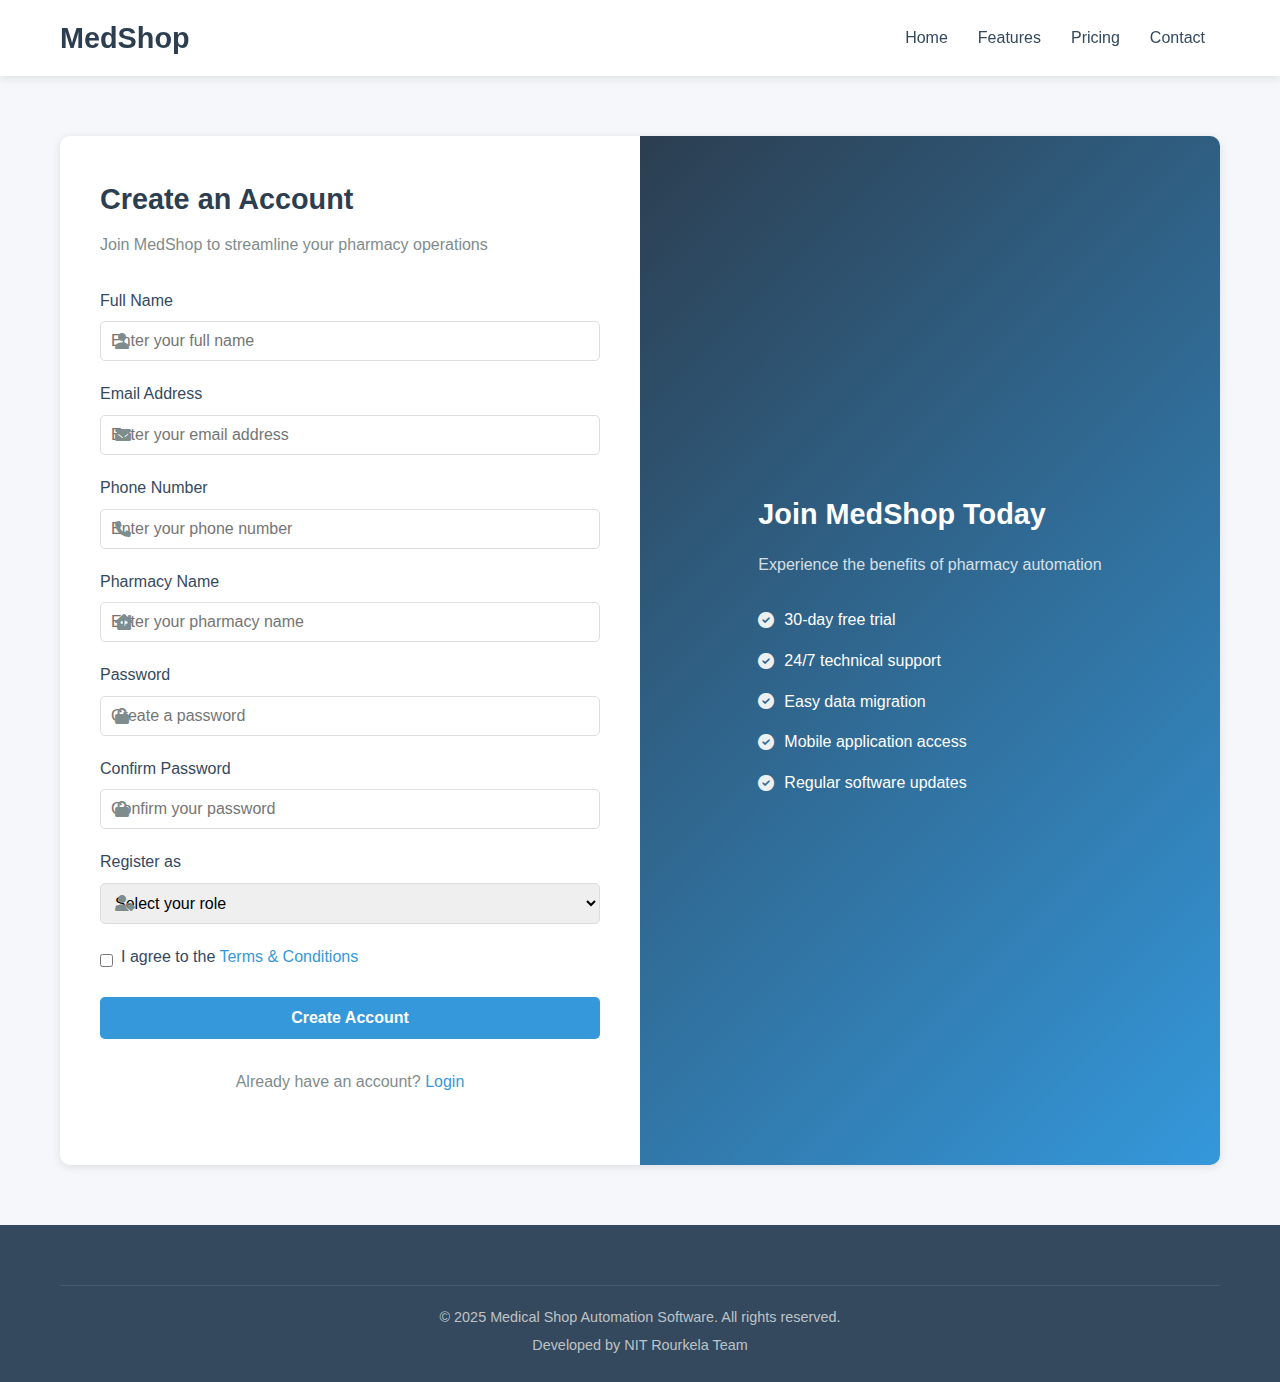
==== register.html @ c9fc5a7c "Add files via upload" ====
<!DOCTYPE html>
<html lang="en">
<head>
    <meta charset="UTF-8">
    <meta name="viewport" content="width=device-width, initial-scale=1.0">
    <title>Register - Medical Shop Automation Software</title>
    <link rel="stylesheet" href="style.css">
    <link rel="stylesheet" href="https://cdnjs.cloudflare.com/ajax/libs/font-awesome/6.0.0/css/all.min.css">
</head>
<body>
    <!-- Header Section -->
    <header>
        <div class="container">
            <nav>
                <div class="logo">
                    <h1>MedShop</h1>
                </div>
                <div class="menu-toggle">
                    <i class="fas fa-bars"></i>
                </div>
                <ul class="nav-menu">
                    <li><a href="index.html">Home</a></li>
                    <li><a href="features.html">Features</a></li>
                    <li><a href="pricing.html">Pricing</a></li>
                    <li><a href="contact.html">Contact</a></li>
                </ul>
            </nav>
        </div>
    </header>

    <!-- Register Section -->
    <section class="auth-section">
        <div class="container">
            <div class="auth-container">
                <div class="auth-box">
                    <h2>Create an Account</h2>
                    <p>Join MedShop to streamline your pharmacy operations</p>
                    
                    <form class="auth-form">
                        <div class="form-group">
                            <label for="name">Full Name</label>
                            <div class="input-group">
                                <i class="fas fa-user"></i>
                                <input type="text" id="name" name="name" placeholder="Enter your full name" required>
                            </div>
                        </div>
                        
                        <div class="form-group">
                            <label for="email">Email Address</label>
                            <div class="input-group">
                                <i class="fas fa-envelope"></i>
                                <input type="email" id="email" name="email" placeholder="Enter your email address" required>
                            </div>
                        </div>
                        
                        <div class="form-group">
                            <label for="phone">Phone Number</label>
                            <div class="input-group">
                                <i class="fas fa-phone"></i>
                                <input type="tel" id="phone" name="phone" placeholder="Enter your phone number" required>
                            </div>
                        </div>

                        <div class="form-group">
                            <label for="pharmacy">Pharmacy Name</label>
                            <div class="input-group">
                                <i class="fas fa-clinic-medical"></i>
                                <input type="text" id="pharmacy" name="pharmacy" placeholder="Enter your pharmacy name" required>
                            </div>
                        </div>
                        
                        <div class="form-group">
                            <label for="password">Password</label>
                            <div class="input-group">
                                <i class="fas fa-lock"></i>
                                <input type="password" id="password" name="password" placeholder="Create a password" required>
                            </div>
                        </div>
                        
                        <div class="form-group">
                            <label for="confirm-password">Confirm Password</label>
                            <div class="input-group">
                                <i class="fas fa-lock"></i>
                                <input type="password" id="confirm-password" name="confirm-password" placeholder="Confirm your password" required>
                            </div>
                        </div>

                        <div class="form-group">
                            <label for="role">Register as</label>
                            <div class="input-group">
                                <i class="fas fa-user-tag"></i>
                                <select id="role" name="role" required>
                                    <option value="">Select your role</option>
                                    <option value="admin">Admin</option>
                                    <option value="manager">Manager</option>
                                    <option value="pharmacist">Pharmacist</option>
                                </select>
                            </div>
                        </div>
                        
                        <div class="form-options">
                            <div class="remember-me">
                                <input type="checkbox" id="terms" name="terms" required>
                                <label for="terms">I agree to the <a href="terms.html">Terms & Conditions</a></label>
                            </div>
                        </div>
                        
                        <button type="submit" class="btn auth-btn">Create Account</button>
                    </form>
                    
                    <div class="auth-footer">
                        <p>Already have an account? <a href="login.html">Login</a></p>
                    </div>
                </div>
                
                <div class="auth-info">
                    <div class="auth-info-content">
                        <h2>Join MedShop Today</h2>
                        <p>Experience the benefits of pharmacy automation</p>
                        <ul class="auth-features">
                            <li><i class="fas fa-check-circle"></i> 30-day free trial</li>
                            <li><i class="fas fa-check-circle"></i> 24/7 technical support</li>
                            <li><i class="fas fa-check-circle"></i> Easy data migration</li>
                            <li><i class="fas fa-check-circle"></i> Mobile application access</li>
                            <li><i class="fas fa-check-circle"></i> Regular software updates</li>
                        </ul>
                    </div>
                </div>
            </div>
        </div>
    </section>

    <!-- Footer -->
    <footer>
        <div class="container">
            <div class="footer-bottom">
                <p>&copy; 2025 Medical Shop Automation Software. All rights reserved.</p>
                <p>Developed by NIT Rourkela Team</p>
            </div>
        </div>
    </footer>

    <script>
        // Basic JavaScript for mobile menu toggle
        document.querySelector('.menu-toggle').addEventListener('click', function() {
            document.querySelector('.nav-menu').classList.toggle('active');
        });

        // Form validation
        document.querySelector('.auth-form').addEventListener('submit', function(e) {
            e.preventDefault();
            
            const password = document.getElementById('password').value;
            const confirmPassword = document.getElementById('confirm-password').value;
            
            if(password !== confirmPassword) {
                alert('Passwords do not match!');
                return false;
            }
            
            // You would normally send this data to a server
            // For demo purposes, we'll just simulate success and redirect
            alert('Registration successful! Redirecting to dashboard...');
            window.location.href = 'dashboard.html';
        });
    </script>
</body>
</html>
---- style.css ----
/* ====== Global Styles ====== */
:root {
    --primary-color: #2c3e50;
    --secondary-color: #3498db;
    --accent-color: #e74c3c;
    --light-color: #ecf0f1;
    --dark-color: #34495e;
    --success-color: #2ecc71;
    --warning-color: #f39c12;
    --danger-color: #e74c3c;
    --text-color: #333;
    --border-radius: 5px;
    --box-shadow: 0 2px 10px rgba(0, 0, 0, 0.1);
    --transition: all 0.3s ease;
}

* {
    margin: 0;
    padding: 0;
    box-sizing: border-box;
    font-family: 'Segoe UI', Tahoma, Geneva, Verdana, sans-serif;
}

body {
    background-color: #f5f7fa;
    color: var(--text-color);
    line-height: 1.6;
}

a {
    text-decoration: none;
    color: var(--secondary-color);
    transition: var(--transition);
}

ul {
    list-style-type: none;
}

.container {
    width: 100%;
    max-width: 1200px;
    margin: 0 auto;
    padding: 0 20px;
}

.btn {
    display: inline-block;
    padding: 10px 20px;
    border-radius: var(--border-radius);
    cursor: pointer;
    transition: var(--transition);
    font-weight: 600;
    text-align: center;
}

.primary-btn {
    background-color: var(--secondary-color);
    color: white;
}

.primary-btn:hover {
    background-color: #2980b9;
}

.secondary-btn {
    background-color: transparent;
    border: 2px solid var(--secondary-color);
    color: var(--secondary-color);
}

.secondary-btn:hover {
    background-color: var(--secondary-color);
    color: white;
}

.section-title {
    text-align: center;
    margin-bottom: 40px;
    font-size: 2rem;
    color: var(--primary-color);
    position: relative;
    padding-bottom: 15px;
}

.section-title::after {
    content: '';
    position: absolute;
    bottom: 0;
    left: 50%;
    transform: translateX(-50%);
    width: 100px;
    height: 3px;
    background-color: var(--secondary-color);
}

/* ====== Header Styles ====== */
header {
    background-color: white;
    box-shadow: var(--box-shadow);
    position: sticky;
    top: 0;
    z-index: 100;
}

nav {
    display: flex;
    justify-content: space-between;
    align-items: center;
    padding: 15px 0;
}

.logo h1 {
    color: var(--primary-color);
    font-size: 1.8rem;
}

.nav-menu {
    display: flex;
}

.nav-menu li {
    margin: 0 15px;
}

.nav-menu a {
    color: var(--dark-color);
    font-weight: 500;
    padding: 5px 0;
    position: relative;
}

.nav-menu a::after {
    content: '';
    position: absolute;
    bottom: 0;
    left: 0;
    width: 0;
    height: 2px;
    background-color: var(--secondary-color);
    transition: var(--transition);
}

.nav-menu a:hover::after, 
.nav-menu a.active::after {
    width: 100%;
}

.login-btn {
    background-color: var(--primary-color);
    color: white;
}

.login-btn:hover {
    background-color: var(--dark-color);
}

.menu-toggle {
    display: none;
    font-size: 1.5rem;
    cursor: pointer;
    color: var(--primary-color);
}

/* ====== Hero Section ====== */
.hero {
    padding: 80px 0;
    background: linear-gradient(135deg, #f5f7fa 0%, #c3cfe2 100%);
}

.hero .container {
    display: flex;
    align-items: center;
    justify-content: space-between;
}

.hero-content {
    flex: 1;
    padding-right: 40px;
}

.hero-content h1 {
    font-size: 2.8rem;
    color: var(--primary-color);
    margin-bottom: 20px;
    line-height: 1.2;
}

.hero-content p {
    font-size: 1.1rem;
    color: var(--dark-color);
    margin-bottom: 30px;
}

.hero-buttons .btn {
    margin-right: 15px;
}

.hero-image {
    flex: 1;
    text-align: center;
}

.hero-image img {
    max-width: 100%;
    border-radius: 10px;
    box-shadow: var(--box-shadow);
}

/* ====== Features Section ====== */
.features {
    padding: 80px 0;
    background-color: white;
}

.features-grid {
    display: grid;
    grid-template-columns: repeat(3, 1fr);
    gap: 30px;
}

.feature-card {
    background-color: white;
    border-radius: 10px;
    padding: 30px;
    text-align: center;
    box-shadow: var(--box-shadow);
    transition: var(--transition);
}

.feature-card:hover {
    transform: translateY(-10px);
}

.feature-icon {
    width: 70px;
    height: 70px;
    border-radius: 50%;
    background-color: rgba(52, 152, 219, 0.1);
    display: flex;
    align-items: center;
    justify-content: center;
    margin: 0 auto 20px;
}

.feature-icon i {
    font-size: 2rem;
    color: var(--secondary-color);
}

.feature-card h3 {
    margin-bottom: 15px;
    color: var(--primary-color);
}

/* ====== Dashboard Preview Section ====== */
.dashboard-preview {
    padding: 80px 0;
    background-color: #f5f7fa;
}

.dashboard-content {
    display: flex;
    align-items: center;
    gap: 40px;
}

.dashboard-info {
    flex: 1;
}

.dashboard-info h3 {
    font-size: 1.8rem;
    color: var(--primary-color);
    margin-bottom: 20px;
}

.dashboard-features {
    margin: 25px 0;
}

.dashboard-features li {
    margin-bottom: 10px;
    display: flex;
    align-items: center;
}

.dashboard-features i {
    color: var(--success-color);
    margin-right: 10px;
}

.dashboard-image {
    flex: 1;
    text-align: center;
}

.dashboard-image img {
    max-width: 100%;
    border-radius: 10px;
    box-shadow: var(--box-shadow);
}

/* ====== User Roles Section ====== */
.user-roles {
    padding: 80px 0;
    background-color: white;
}

.roles-grid {
    display: grid;
    grid-template-columns: repeat(4, 1fr);
    gap: 30px;
}

.role-card {
    background-color: white;
    border-radius: 10px;
    padding: 30px;
    text-align: center;
    box-shadow: var(--box-shadow);
    transition: var(--transition);
}

.role-card:hover {
    transform: translateY(-5px);
}

.role-icon {
    width: 60px;
    height: 60px;
    border-radius: 50%;
    background-color: rgba(52, 152, 219, 0.1);
    display: flex;
    align-items: center;
    justify-content: center;
    margin: 0 auto 20px;
}

.role-icon i {
    font-size: 1.5rem;
    color: var(--secondary-color);
}

.role-card h3 {
    margin-bottom: 15px;
    color: var(--primary-color);
}

/* ====== CTA Section ====== */
.cta {
    padding: 80px 0;
    background: linear-gradient(135deg, var(--primary-color) 0%, var(--secondary-color) 100%);
    color: white;
    text-align: center;
}

.cta-content h2 {
    font-size: 2.2rem;
    margin-bottom: 20px;
}

.cta-content p {
    font-size: 1.1rem;
    margin-bottom: 30px;
    max-width: 700px;
    margin-left: auto;
    margin-right: auto;
}

.cta-btn {
    background-color: white;
    color: var(--primary-color);
    font-weight: 600;
    padding: 12px 30px;
}

.cta-btn:hover {
    background-color: var(--light-color);
}

/* ====== Footer Styles ====== */
footer {
    background-color: var(--dark-color);
    color: white;
    padding: 60px 0 20px;
}

.footer-grid {
    display: grid;
    grid-template-columns: repeat(4, 1fr);
    gap: 30px;
    margin-bottom: 40px;
}

.footer-about h3,
.footer-links h3,
.footer-contact h3 {
    font-size: 1.2rem;
    margin-bottom: 20px;
    position: relative;
    padding-bottom: 10px;
}

.footer-about h3::after,
.footer-links h3::after,
.footer-contact h3::after {
    content: '';
    position: absolute;
    bottom: 0;
    left: 0;
    width: 50px;
    height: 2px;
    background-color: var(--secondary-color);
}

.footer-about p {
    margin-bottom: 20px;
    color: #bdc3c7;
}

.social-icons a {
    display: inline-block;
    width: 35px;
    height: 35px;
    background-color: rgba(255, 255, 255, 0.1);
    margin-right: 10px;
    border-radius: 50%;
    display: inline-flex;
    align-items: center;
    justify-content: center;
    color: white;
    transition: var(--transition);
}

.social-icons a:hover {
    background-color: var(--secondary-color);
}

.footer-links ul li {
    margin-bottom: 10px;
}

.footer-links a {
    color: #bdc3c7;
    transition: var(--transition);
}

.footer-links a:hover {
    color: var(--secondary-color);
    padding-left: 5px;
}

.footer-contact p {
    margin-bottom: 10px;
    display: flex;
    align-items: center;
    color: #bdc3c7;
}

.footer-contact i {
    margin-right: 10px;
    color: var(--secondary-color);
}

.footer-bottom {
    border-top: 1px solid rgba(255, 255, 255, 0.1);
    padding-top: 20px;
    text-align: center;
    color: #bdc3c7;
    font-size: 0.9rem;
}

.footer-bottom p {
    margin-bottom: 5px;
}

/* ====== Responsive Styles ====== */
@media screen and (max-width: 1024px) {
    .features-grid {
        grid-template-columns: repeat(2, 1fr);
    }
    
    .roles-grid {
        grid-template-columns: repeat(2, 1fr);
    }
    
    .footer-grid {
        grid-template-columns: repeat(2, 1fr);
    }
}

@media screen and (max-width: 768px) {
    .menu-toggle {
        display: block;
    }
    
    .nav-menu {
        position: fixed;
        top: 70px;
        left: -100%;
        width: 80%;
        height: calc(100vh - 70px);
        background-color: white;
        flex-direction: column;
        padding: 40px 20px;
        transition: var(--transition);
        box-shadow: var(--box-shadow);
    }
    
    .nav-menu.active {
        left: 0;
    }
    
    .nav-menu li {
        margin: 15px 0;
    }
    
    .hero .container {
        flex-direction: column;
    }
    
    .hero-content {
        padding-right: 0;
        margin-bottom: 40px;
        text-align: center;
    }
    
    .dashboard-content {
        flex-direction: column;
    }
    
    .dashboard-info {
        order: 2;
    }
    
    .dashboard-image {
        order: 1;
        margin-bottom: 30px;
    }
}

@media screen and (max-width: 576px) {
    .features-grid {
        grid-template-columns: 1fr;
    }
    
    .roles-grid {
        grid-template-columns: 1fr;
    }
    
    .footer-grid {
        grid-template-columns: 1fr;
    }
    
    .hero-content h1 {
        font-size: 2.2rem;
    }
    
    .section-title {
        font-size: 1.8rem;
    }
}


/* ====== Authentication Pages Styles ====== */
.auth-section {
    padding: 60px 0;
    min-height: calc(100vh - 200px);
    display: flex;
    align-items: center;
}

.auth-container {
    display: flex;
    border-radius: 10px;
    overflow: hidden;
    box-shadow: var(--box-shadow);
    background-color: white;
}

.auth-box {
    flex: 1;
    padding: 40px;
}

.auth-box h2 {
    color: var(--primary-color);
    margin-bottom: 10px;
    font-size: 1.8rem;
}

.auth-box p {
    color: #7f8c8d;
    margin-bottom: 30px;
}

.auth-form .form-group {
    margin-bottom: 20px;
}

.auth-form label {
    display: block;
    margin-bottom: 8px;
    font-weight: 500;
    color: var(--dark-color);
}

.input-group {
    position: relative;
}

.input-group i {
    position: absolute;
    left: 15px;
    top: 50%;
    transform: translateY(-50%);
    color: #7f8c8d;
}

.input-group input, 
.input-group select {
    width: 100%;
    padding: 12px 15px 12px 45px;
    border: 1px solid #ddd;
    border-radius: var(--border-radius);
    font-size: 1rem;
    transition: var(--transition);
}

.input-group input:focus, 
.input-group select:focus {
    border-color: var(--secondary-color);
    outline: none;
    box-shadow: 0 0 0 2px rgba(52, 152, 219, 0.2);
}

.form-options {
    display: flex;
    justify-content: space-between;
    align-items: center;
    margin-bottom: 20px;
}

.remember-me {
    display: flex;
    align-items: center;
}

.remember-me input {
    margin-right: 8px;
}

.forgot-password {
    color: var(--secondary-color);
}

.auth-btn {
    width: 100%;
    background-color: var(--secondary-color);
    color: white;
    border: none;
    padding: 12px;
    font-size: 1rem;
}

.auth-btn:hover {
    background-color: #2980b9;
}

.auth-footer {
    text-align: center;
    margin-top: 30px;
    color: #7f8c8d;
}

.auth-info {
    flex: 1;
    background: linear-gradient(135deg, var(--primary-color) 0%, var(--secondary-color) 100%);
    color: white;
    padding: 40px;
    display: flex;
    align-items: center;
    justify-content: center;
}

.auth-info-content h2 {
    font-size: 1.8rem;
    margin-bottom: 15px;
}

.auth-info-content p {
    margin-bottom: 30px;
    opacity: 0.8;
}

.auth-features {
    margin-top: 20px;
}

.auth-features li {
    margin-bottom: 15px;
    display: flex;
    align-items: center;
}

.auth-features i {
    margin-right: 10px;
    color: var(--light-color);
}

@media screen and (max-width: 768px) {
    .auth-container {
        flex-direction: column;
    }
    
    .auth-info {
        order: -1;
        padding: 30px;
    }
}


/* ====== Inventory Page Styles ====== */
.inventory-main {
    padding: 40px 0;
}

.inventory-header {
    display: flex;
    justify-content: space-between;
    align-items: center;
    margin-bottom: 30px;
}

.inventory-header h2 {
    color: var(--primary-color);
    font-size: 1.8rem;
    display: flex;
    align-items: center;
}

.inventory-header h2 i {
    margin-right: 10px;
    color: var(--secondary-color);
}

.inventory-actions {
    display: flex;
    gap: 15px;
}

.inventory-actions .btn i {
    margin-right: 8px;
}

.inventory-filters {
    background-color: white;
    padding: 20px;
    border-radius: var(--border-radius);
    box-shadow: var(--box-shadow);
    margin-bottom: 30px;
    display: flex;
    flex-wrap: wrap;
    gap: 15px;
    align-items: flex-end;
}

.filter-group {
    flex: 1;
    min-width: 200px;
}

.filter-group label {
    display: block;
    margin-bottom: 8px;
    font-weight: 500;
    color: var(--dark-color);
}

.filter-group select,
.filter-group .input-group {
    width: 100%;
}

.inventory-summary {
    display: grid;
    grid-template-columns: repeat(4, 1fr);
    gap: 20px;
    margin-bottom: 30px;
}

.summary-card {
    background-color: white;
    border-radius: var(--border-radius);
    padding: 20px;
    box-shadow: var(--box-shadow);
    display: flex;
    align-items: center;
    transition: var(--transition);
}

.summary-card:hover {
    transform: translateY(-5px);
}

.summary-card.warning {
    border-left: 4px solid var(--warning-color);
}

.summary-card.danger {
    border-left: 4px solid var(--danger-color);
}

.summary-icon {
    width: 50px;
    height: 50px;
    border-radius: 50%;
    background-color: rgba(52, 152, 219, 0.1);
    display: flex;
    align-items: center;
    justify-content: center;
    margin-right: 15px;
}

.summary-icon i {
    font-size: 1.5rem;
    color: var(--secondary-color);
}

.warning .summary-icon {
    background-color: rgba(243, 156, 18, 0.1);
}

.warning .summary-icon i {
    color: var(--warning-color);
}

.danger .summary-icon {
    background-color: rgba(231, 76, 60, 0.1);
}

.danger .summary-icon i {
    color: var(--danger-color);
}

.summary-content h3 {
    font-size: 1rem;
    color: #7f8c8d;
    margin-bottom: 5px;
}

.summary-content .count {
    font-size: 1.5rem;
    font-weight: 700;
    color: var(--primary-color);
}

.inventory-table-container {
    background-color: white;
    border-radius: var(--border-radius);
    box-shadow: var(--box-shadow);
    padding: 20px;
    overflow-x: auto;
}

.status {
    padding: 5px 10px;
    border-radius: 20px;
    font-size: 0.8rem;
    font-weight: 600;
}

.status.in-stock {
    background-color: rgba(46, 204, 113, 0.1);
    color: var(--success-color);
}

.status.low-stock {
    background-color: rgba(243, 156, 18, 0.1);
    color: var(--warning-color);
}

.status.out-of-stock {
    background-color: rgba(231, 76, 60, 0.1);
    color: var(--danger-color);
}

.status.expiring {
    background-color: rgba(155, 89, 182, 0.1);
    color: #9b59b6;
}

.action-btn {
    background: none;
    border: none;
    cursor: pointer;
    font-size: 1rem;
    margin: 0 5px;
    transition: var(--transition);
}

.action-btn.edit-btn {
    color: var(--secondary-color);
}

.action-btn.delete-btn {
    color: var(--danger-color);
}

.action-btn.view-btn {
    color: var(--success-color);
}

.action-btn:hover {
    opacity: 0.8;
}

/* Modal Styles */
.modal {
    display: none;
    position: fixed;
    z-index: 1000;
    left: 0;
    top: 0;
    width: 100%;
    height: 100%;
    background-color: rgba(0, 0, 0, 0.5);
    overflow-y: auto;
}

.modal-content {
    background-color: white;
    margin: 50px auto;
    max-width: 800px;
    width: 90%;
    border-radius: var(--border-radius);
    box-shadow: var(--box-shadow);
    overflow: hidden;
}

.modal-header {
    padding: 20px;
    background-color: var(--primary-color);
    color: white;
    display: flex;
    justify-content: space-between;
    align-items: center;
}

.modal-header h3 {
    margin: 0;
}

.close-modal {
    background: none;
    border: none;
    color: white;
    font-size: 1.5rem;
    cursor: pointer;
}

.modal-body {
    padding: 20px;
}

.form-row {
    display: flex;
    gap: 20px;
    margin-bottom: 20px;
}

.form-row .form-group {
    flex: 1;
}

.form-group {
    margin-bottom: 15px;
}

.form-group label {
    display: block;
    margin-bottom: 8px;
    font-weight: 500;
    color: var(--dark-color);
}

.form-group input,
.form-group select,
.form-group textarea {
    width: 100%;
    padding: 10px;
    border: 1px solid #ddd;
    border-radius: var(--border-radius);
    font-size: 1rem;
    transition: var(--transition);
}

.form-group input:focus,
.form-group select:focus,
.form-group textarea:focus {
    border-color: var(--secondary-color);
    outline: none;
    box-shadow: 0 0 0 2px rgba(52, 152, 219, 0.2);
}

.form-actions {
    display: flex;
    justify-content: flex-end;
    gap: 15px;
    margin-top: 20px;
}

.medicine-details {
    margin-bottom: 30px;
}

.detail-row {
    display: flex;
    margin-bottom: 10px;
}

.detail-row.full-width {
    flex-direction: column;
}

.detail-label {
    font-weight: 500;
    color: var(--dark-color);
    min-width: 150px;
}

.detail-value {
    color: #7f8c8d;
}

.stock-history {
    margin-top: 30px;
}

.stock-history h4 {
    margin-bottom: 15px;
    color: var(--primary-color);
}

.history-table {
    border: 1px solid #ddd;
    border-radius: var(--border-radius);
    overflow: hidden;
}

.history-header {
    display: flex;
    background-color: var(--light-color);
    padding: 10px;
    font-weight: 500;
}

.history-header span {
    flex: 1;
}

.history-row {
    display: flex;
    padding: 10px;
    border-bottom: 1px solid #ddd;
}

.history-row:last-child {
    border-bottom: none;
}

.history-row span {
    flex: 1;
}

/* Responsive Styles */
@media screen and (max-width: 1024px) {
    .inventory-summary {
        grid-template-columns: repeat(2, 1fr);
    }
}

@media screen and (max-width: 768px) {
    .inventory-header {
        flex-direction: column;
        align-items: flex-start;
        gap: 15px;
    }
    
    .inventory-actions {
        width: 100%;
        flex-wrap: wrap;
    }
    
    .form-row {
        flex-direction: column;
        gap: 0;
    }
    
    .modal-content {
        margin: 20px auto;
    }
}

@media screen and (max-width: 576px) {
    .inventory-summary {
        grid-template-columns: 1fr;
    }
    
    .detail-row {
        flex-direction: column;
    }
    
    .detail-label {
        margin-bottom: 5px;
    }
}



/* Prescriptions Page Specific Styles */
.prescriptions-main {
    padding: 40px 0;
}

.prescriptions-header {
    display: flex;
    justify-content: space-between;
    align-items: center;
    margin-bottom: 30px;
}

.prescriptions-header h2 {
    color: var(--primary-color);
    font-size: 1.8rem;
    display: flex;
    align-items: center;
}

.prescriptions-header h2 i {
    margin-right: 10px;
    color: var(--secondary-color);
}

.prescriptions-actions {
    display: flex;
    gap: 15px;
}

.prescriptions-actions .btn i {
    margin-right: 8px;
}

.prescriptions-filters {
    background-color: white;
    padding: 20px;
    border-radius: var(--border-radius);
    box-shadow: var(--box-shadow);
    margin-bottom: 30px;
    display: flex;
    flex-wrap: wrap;
    gap: 15px;
    align-items: flex-end;
}

.prescriptions-summary {
    display: grid;
    grid-template-columns: repeat(4, 1fr);
    gap: 20px;
    margin-bottom: 30px;
}

.prescriptions-table-container {
    background-color: white;
    border-radius: var(--border-radius);
    box-shadow: var(--box-shadow);
    padding: 20px;
    overflow-x: auto;
}

/* Status Styles */
.status.pending {
    background-color: rgba(243, 156, 18, 0.1);
    color: var(--warning-color);
}

.status.filled {
    background-color: rgba(46, 204, 113, 0.1);
    color: var(--success-color);
}

.status.rejected {
    background-color: rgba(231, 76, 60, 0.1);
    color: var(--danger-color);
}

/* Prescription Items Styles */
.prescription-items {
    margin: 20px 0;
}

.prescription-items h4 {
    margin-bottom: 15px;
    color: var(--primary-color);
}

.items-header {
    display: grid;
    grid-template-columns: 2fr 1fr 1fr 1.5fr 50px;
    gap: 10px;
    font-weight: 500;
    margin-bottom: 10px;
}

.prescription-item-row {
    display: grid;
    grid-template-columns: 2fr 1fr 1fr 1.5fr 50px;
    gap: 10px;
    margin-bottom: 10px;
    align-items: center;
}

.prescription-item-row select,
.prescription-item-row input {
    width: 100%;
    padding: 8px;
    border: 1px solid #ddd;
    border-radius: var(--border-radius);
}

.remove-item-btn {
    background: none;
    border: none;
    color: var(--danger-color);
    cursor: pointer;
}

/* Prescription Details Styles */
.prescription-details {
    margin-bottom: 20px;
}

.prescription-items-details {
    margin: 20px 0;
}

.prescription-items-details h4 {
    margin-bottom: 15px;
    color: var(--primary-color);
}

.items-table {
    border: 1px solid #ddd;
    border-radius: var(--border-radius);
    overflow: hidden;
}

.items-table .items-header {
    display: grid;
    grid-template-columns: 2fr 1fr 1fr 1.5fr;
    background-color: var(--light-color);
    padding: 10px;
}

.items-table .items-row {
    display: grid;
    grid-template-columns: 2fr 1fr 1fr 1.5fr;
    padding: 10px;
    border-bottom: 1px solid #ddd;
}

.items-table .items-row:last-child {
    border-bottom: none;
}

.prescription-notes h4 {
    margin-bottom: 10px;
    color: var(--primary-color);
}

.prescription-notes p {
    background-color: var(--light-color);
    padding: 15px;
    border-radius: var(--border-radius);
}

/* Danger Button */
.danger-btn {
    background-color: var(--danger-color);
    color: white;
}

.danger-btn:hover {
    background-color: #c0392b;
}

/* Responsive Styles */
@media screen and (max-width: 1024px) {
    .prescriptions-summary {
        grid-template-columns: repeat(2, 1fr);
    }
}

@media screen and (max-width: 768px) {
    .prescriptions-header {
        flex-direction: column;
        align-items: flex-start;
        gap: 15px;
    }
    
    .prescriptions-actions {
        width: 100%;
        flex-wrap: wrap;
    }
    
    .prescription-item-row {
        grid-template-columns: 1fr;
        gap: 5px;
    }
    
    .items-header {
        display: none;
    }
}

@media screen and (max-width: 576px) {
    .prescriptions-summary {
        grid-template-columns: 1fr;
    }
    
    .items-table .items-header,
    .items-table .items-row {
        grid-template-columns: 1fr;
    }
}


/* Suppliers Page Specific Styles */
.suppliers-main {
    padding: 40px 0;
}

.suppliers-header {
    display: flex;
    justify-content: space-between;
    align-items: center;
    margin-bottom: 30px;
}

.suppliers-header h2 {
    color: var(--primary-color);
    font-size: 1.8rem;
    display: flex;
    align-items: center;
}

.suppliers-header h2 i {
    margin-right: 10px;
    color: var(--secondary-color);
}

.suppliers-actions {
    display: flex;
    gap: 15px;
}

.suppliers-actions .btn i {
    margin-right: 8px;
}

.suppliers-filters {
    background-color: white;
    padding: 20px;
    border-radius: var(--border-radius);
    box-shadow: var(--box-shadow);
    margin-bottom: 30px;
    display: flex;
    flex-wrap: wrap;
    gap: 15px;
    align-items: flex-end;
}

.suppliers-summary {
    display: grid;
    grid-template-columns: repeat(4, 1fr);
    gap: 20px;
    margin-bottom: 30px;
}

.suppliers-table-container {
    background-color: white;
    border-radius: var(--border-radius);
    box-shadow: var(--box-shadow);
    padding: 20px;
    overflow-x: auto;
}

/* Status Styles */
.status.pending {
    background-color: rgba(243, 156, 18, 0.1);
    color: var(--warning-color);
}

.status.completed {
    background-color: rgba(46, 204, 113, 0.1);
    color: var(--success-color);
}

.status.shipped {
    background-color: rgba(52, 152, 219, 0.1);
    color: var(--secondary-color);
}

.status.processing {
    background-color: rgba(155, 89, 182, 0.1);
    color: #9b59b6;
}

/* Supplier Details Styles */
.supplier-details {
    margin-bottom: 20px;
}

.detail-row {
    display: flex;
    margin-bottom: 10px;
}

.detail-row.full-width {
    flex-direction: column;
}

.detail-label {
    font-weight: 500;
    color: var(--dark-color);
    min-width: 150px;
}

.detail-value {
    color: #7f8c8d;
}

/* Orders Table Styles */
.supplier-orders {
    margin: 20px 0;
}

.supplier-orders h4 {
    margin-bottom: 15px;
    color: var(--primary-color);
}

.orders-table {
    border: 1px solid #ddd;
    border-radius: var(--border-radius);
    overflow: hidden;
}

.orders-header {
    display: grid;
    grid-template-columns: 1fr 1fr 2fr 1fr 1fr;
    background-color: var(--light-color);
    padding: 10px;
    font-weight: 500;
}

.orders-row {
    display: grid;
    grid-template-columns: 1fr 1fr 2fr 1fr 1fr;
    padding: 10px;
    border-bottom: 1px solid #ddd;
}

.orders-row:last-child {
    border-bottom: none;
}

/* Responsive Styles */
@media screen and (max-width: 1024px) {
    .suppliers-summary {
        grid-template-columns: repeat(2, 1fr);
    }
    
    .orders-header,
    .orders-row {
        grid-template-columns: 1fr 1fr;
    }
}

@media screen and (max-width: 768px) {
    .suppliers-header {
        flex-direction: column;
        align-items: flex-start;
        gap: 15px;
    }
    
    .suppliers-actions {
        width: 100%;
        flex-wrap: wrap;
    }
}

@media screen and (max-width: 576px) {
    .suppliers-summary {
        grid-template-columns: 1fr;
    }
    
    .orders-header,
    .orders-row {
        grid-template-columns: 1fr;
    }
    
    .detail-row {
        flex-direction: column;
    }
    
    .detail-label {
        margin-bottom: 5px;
    }
}
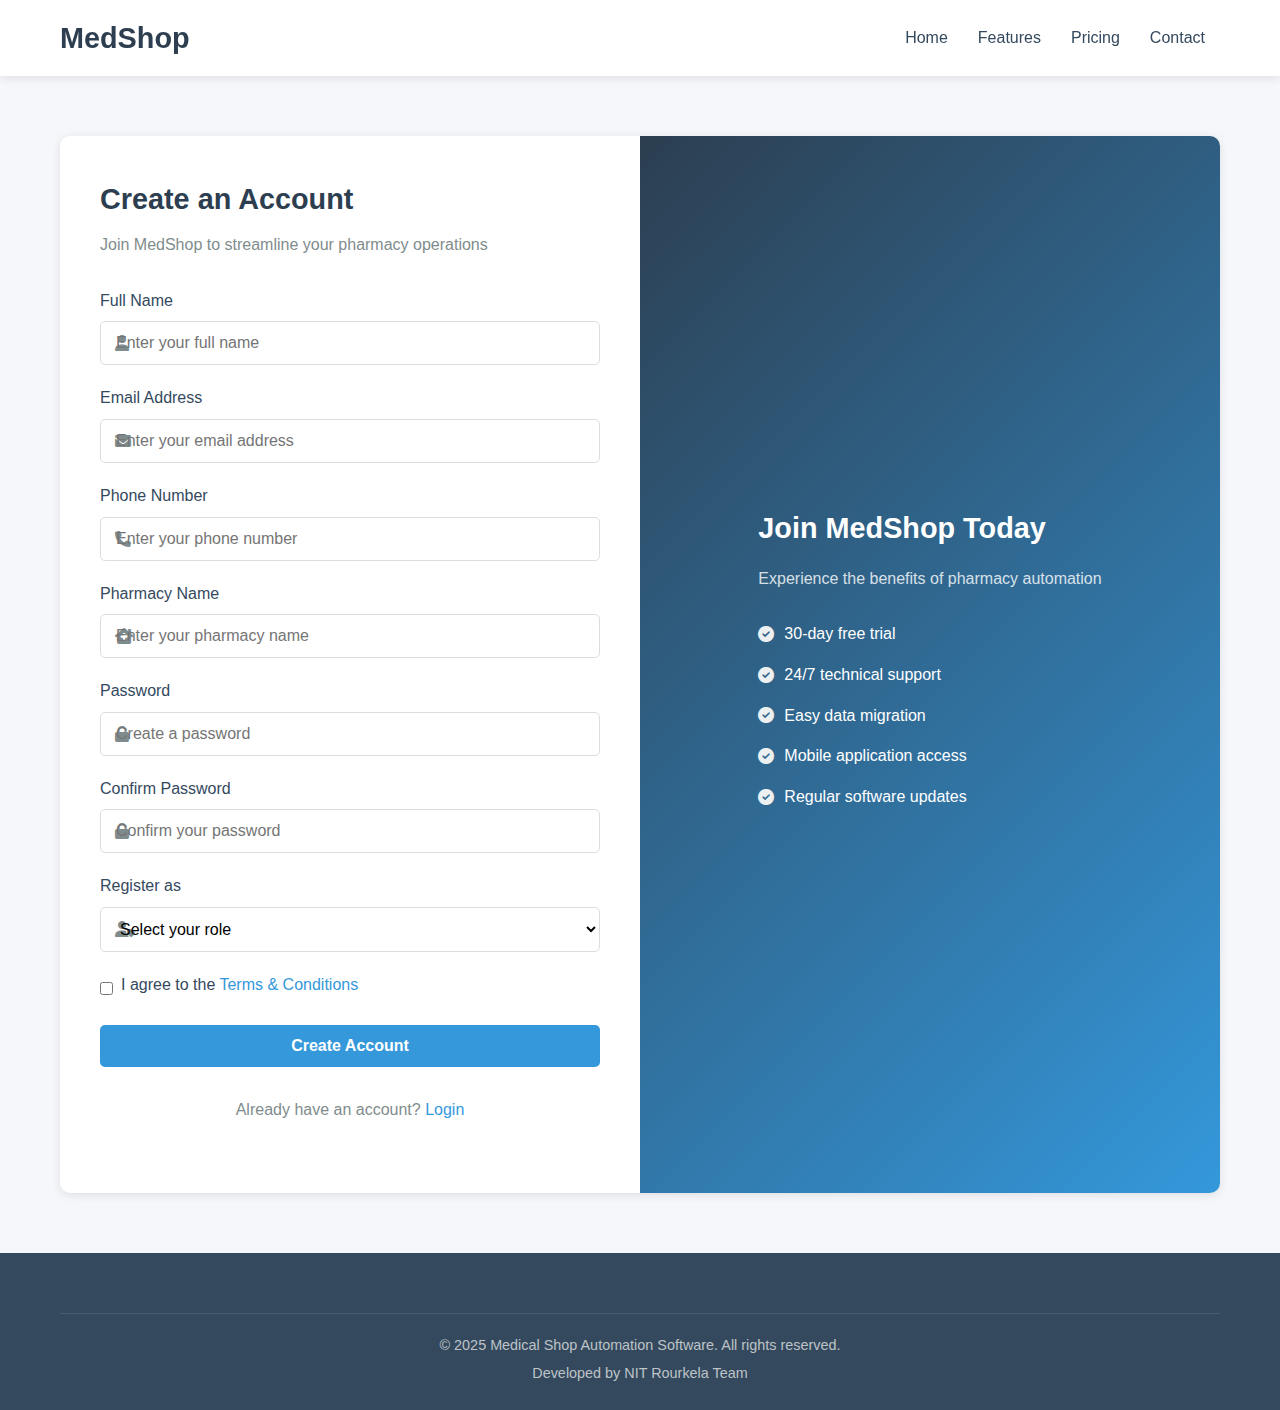
==== commit c34b4f0a: "Add files via upload" ====
--- a/register.html
+++ b/register.html
@@ -36,7 +36,7 @@
                     <h2>Create an Account</h2>
                     <p>Join MedShop to streamline your pharmacy operations</p>
                     
-                    <form class="auth-form">
+                    <form id="registerForm" class="auth-form">
                         <div class="form-group">
                             <label for="name">Full Name</label>
                             <div class="input-group">
@@ -146,22 +146,61 @@
             document.querySelector('.nav-menu').classList.toggle('active');
         });
 
-        // Form validation
-        document.querySelector('.auth-form').addEventListener('submit', function(e) {
+        // Registration form handling
+        document.getElementById('registerForm').addEventListener('submit', function(e) {
             e.preventDefault();
             
+            // Get form values
+            const name = document.getElementById('name').value;
+            const email = document.getElementById('email').value;
+            const phone = document.getElementById('phone').value;
+            const pharmacy = document.getElementById('pharmacy').value;
             const password = document.getElementById('password').value;
             const confirmPassword = document.getElementById('confirm-password').value;
-            
-            if(password !== confirmPassword) {
+            const role = document.getElementById('role').value;
+            
+            // Validate passwords match
+            if (password !== confirmPassword) {
                 alert('Passwords do not match!');
-                return false;
+                return;
             }
             
-            // You would normally send this data to a server
-            // For demo purposes, we'll just simulate success and redirect
-            alert('Registration successful! Redirecting to dashboard...');
-            window.location.href = 'dashboard.html';
+            // Validate terms checkbox
+            if (!document.getElementById('terms').checked) {
+                alert('You must agree to the terms and conditions');
+                return;
+            }
+            
+            // In a real application, you would send this data to a server
+            // For this demo, we'll just store the user data
+            
+            const user = {
+                name: name,
+                email: email,
+                phone: phone,
+                pharmacy: pharmacy,
+                role: role,
+                loggedIn: true
+            };
+            
+            // Store in sessionStorage
+            sessionStorage.setItem('currentUser', JSON.stringify(user));
+            
+            // Also store in localStorage for persistence
+            localStorage.setItem('rememberedUser', JSON.stringify(user));
+            
+            // Redirect to home page
+            window.location.href = 'index.html';
+        });
+
+        // Check if user is already logged in
+        document.addEventListener('DOMContentLoaded', function() {
+            const currentUser = JSON.parse(sessionStorage.getItem('currentUser') || localStorage.getItem('rememberedUser') || 'null');
+            
+            if (currentUser && currentUser.loggedIn) {
+                // User is already logged in, redirect to home
+                window.location.href = 'index.html';
+            }
         });
     </script>
 </body>
--- a/style.css
+++ b/style.css
@@ -606,8 +606,10 @@
     color: var(--dark-color);
 }
 
+/* Add this to your existing CSS */
 .input-group {
     position: relative;
+    margin-bottom: 15px;
 }
 
 .input-group i {
@@ -616,18 +618,21 @@
     top: 50%;
     transform: translateY(-50%);
     color: #7f8c8d;
+    z-index: 1; /* Ensure icon stays above input */
 }
 
 .input-group input, 
 .input-group select {
     width: 100%;
-    padding: 12px 15px 12px 45px;
+    padding: 12px 15px 12px 45px; /* Increased left padding for icon */
     border: 1px solid #ddd;
     border-radius: var(--border-radius);
     font-size: 1rem;
     transition: var(--transition);
-}
-
+    position: relative; /* Ensure input stays above icon */
+    background-color: transparent; /* Make sure background isn't covering icon */
+    z-index: 2;
+}
 .input-group input:focus, 
 .input-group select:focus {
     border-color: var(--secondary-color);
@@ -719,6 +724,9 @@
         padding: 30px;
     }
 }
+
+
+
 
 
 /* ====== Inventory Page Styles ====== */
@@ -1518,4 +1526,2125 @@
     .detail-label {
         margin-bottom: 5px;
     }
+}
+
+
+/* ====== Reports Page Specific Styles ====== */
+.reports-main {
+    padding: 40px 0;
+}
+
+.reports-header {
+    display: flex;
+    justify-content: space-between;
+    align-items: center;
+    margin-bottom: 30px;
+}
+
+.reports-header h2 {
+    color: var(--primary-color);
+    font-size: 1.8rem;
+    display: flex;
+    align-items: center;
+}
+
+.reports-header h2 i {
+    margin-right: 10px;
+    color: var(--secondary-color);
+}
+
+.reports-actions {
+    display: flex;
+    gap: 15px;
+}
+
+.reports-actions .btn i {
+    margin-right: 8px;
+}
+
+.reports-filters {
+    background-color: white;
+    padding: 20px;
+    border-radius: var(--border-radius);
+    box-shadow: var(--box-shadow);
+    margin-bottom: 30px;
+    display: flex;
+    flex-wrap: wrap;
+    gap: 15px;
+    align-items: flex-end;
+}
+
+.reports-summary {
+    display: grid;
+    grid-template-columns: repeat(4, 1fr);
+    gap: 20px;
+    margin-bottom: 30px;
+}
+
+.charts-container {
+    display: grid;
+    grid-template-columns: repeat(2, 1fr);
+    gap: 20px;
+    margin-bottom: 30px;
+}
+
+.chart-card {
+    background-color: white;
+    border-radius: var(--border-radius);
+    box-shadow: var(--box-shadow);
+    padding: 20px;
+}
+
+.chart-card h3 {
+    margin-bottom: 20px;
+    color: var(--primary-color);
+    text-align: center;
+}
+
+.chart-wrapper {
+    position: relative;
+    height: 300px;
+}
+
+.reports-table-container {
+    background-color: white;
+    border-radius: var(--border-radius);
+    box-shadow: var(--box-shadow);
+    padding: 20px;
+    overflow-x: auto;
+}
+
+/* Checkbox Styles */
+.checkbox-group {
+    display: flex;
+    align-items: center;
+}
+
+.checkbox-group input[type="checkbox"] {
+    margin-right: 10px;
+    width: auto;
+}
+
+/* Responsive Styles */
+@media screen and (max-width: 1024px) {
+    .reports-summary {
+        grid-template-columns: repeat(2, 1fr);
+    }
+    
+    .charts-container {
+        grid-template-columns: 1fr;
+    }
+}
+
+@media screen and (max-width: 768px) {
+    .reports-header {
+        flex-direction: column;
+        align-items: flex-start;
+        gap: 15px;
+    }
+    
+    .reports-actions {
+        width: 100%;
+        flex-wrap: wrap;
+    }
+    
+    .reports-filters {
+        flex-direction: column;
+        align-items: stretch;
+    }
+}
+
+@media screen and (max-width: 576px) {
+    .reports-summary {
+        grid-template-columns: 1fr;
+    }
+}
+
+
+
+/* ====== Demo Page Styles ====== */
+.demo-hero {
+    padding: 100px 0;
+    background: linear-gradient(135deg, var(--primary-color) 0%, var(--secondary-color) 100%);
+    color: white;
+    text-align: center;
+}
+
+.demo-hero h1 {
+    font-size: 2.5rem;
+    margin-bottom: 20px;
+}
+
+.demo-hero p {
+    font-size: 1.2rem;
+    margin-bottom: 30px;
+    opacity: 0.9;
+}
+
+.demo-buttons {
+    display: flex;
+    justify-content: center;
+    gap: 20px;
+    flex-wrap: wrap;
+}
+
+.demo-nav {
+    background-color: white;
+    box-shadow: var(--box-shadow);
+    position: sticky;
+    top: 70px;
+    z-index: 90;
+}
+
+.demo-nav-menu {
+    display: flex;
+    justify-content: center;
+    padding: 0;
+    margin: 0;
+    list-style: none;
+}
+
+.demo-nav-menu li {
+    margin: 0;
+}
+
+.demo-nav-menu a {
+    display: flex;
+    align-items: center;
+    padding: 15px 25px;
+    color: var(--dark-color);
+    font-weight: 500;
+    transition: var(--transition);
+    text-decoration: none;
+}
+
+.demo-nav-menu a i {
+    margin-right: 10px;
+    font-size: 1.1rem;
+}
+
+.demo-nav-menu a:hover,
+.demo-nav-menu a.active {
+    color: var(--secondary-color);
+    background-color: rgba(52, 152, 219, 0.1);
+}
+
+.demo-section {
+    padding: 60px 0;
+    background-color: #f5f7fa;
+}
+
+.demo-container {
+    display: flex;
+    gap: 30px;
+    background-color: white;
+    border-radius: var(--border-radius);
+    box-shadow: var(--box-shadow);
+    padding: 30px;
+}
+
+.demo-sidebar {
+    flex: 0 0 250px;
+    border-right: 1px solid #eee;
+    padding-right: 20px;
+}
+
+.demo-sidebar h3 {
+    color: var(--primary-color);
+    margin-bottom: 20px;
+    font-size: 1.2rem;
+}
+
+.demo-actions {
+    list-style: none;
+    padding: 0;
+    margin-bottom: 30px;
+}
+
+.demo-actions li {
+    margin-bottom: 5px;
+}
+
+.demo-actions a {
+    display: flex;
+    align-items: center;
+    padding: 10px 15px;
+    color: var(--dark-color);
+    text-decoration: none;
+    border-radius: var(--border-radius);
+    transition: var(--transition);
+}
+
+.demo-actions a i {
+    margin-right: 10px;
+    width: 20px;
+    text-align: center;
+}
+
+.demo-actions a:hover,
+.demo-actions a.active {
+    background-color: rgba(52, 152, 219, 0.1);
+    color: var(--secondary-color);
+}
+
+.demo-stats {
+    background-color: #f9f9f9;
+    padding: 20px;
+    border-radius: var(--border-radius);
+}
+
+.stat-card {
+    display: flex;
+    align-items: center;
+    padding: 15px;
+    margin-bottom: 15px;
+    background-color: white;
+    border-radius: var(--border-radius);
+    box-shadow: 0 2px 5px rgba(0,0,0,0.05);
+}
+
+.stat-card i {
+    font-size: 1.5rem;
+    margin-right: 15px;
+    color: var(--secondary-color);
+}
+
+.stat-card.warning i {
+    color: var(--warning-color);
+}
+
+.stat-card.danger i {
+    color: var(--danger-color);
+}
+
+.stat-value {
+    font-size: 1.3rem;
+    font-weight: 700;
+    color: var(--primary-color);
+    display: block;
+}
+
+.stat-label {
+    font-size: 0.9rem;
+    color: #7f8c8d;
+}
+
+.demo-content {
+    flex: 1;
+}
+
+.demo-tab {
+    display: none;
+}
+
+.demo-tab.active {
+    display: block;
+}
+
+.demo-table-container {
+    background-color: white;
+    border-radius: var(--border-radius);
+    overflow: hidden;
+}
+
+.demo-table-header {
+    display: flex;
+    justify-content: space-between;
+    align-items: center;
+    padding: 20px;
+    border-bottom: 1px solid #eee;
+}
+
+.search-box {
+    position: relative;
+    width: 250px;
+}
+
+.search-box i {
+    position: absolute;
+    left: 15px;
+    top: 50%;
+    transform: translateY(-50%);
+    color: #7f8c8d;
+}
+
+.search-box input {
+    width: 100%;
+    padding: 10px 15px 10px 40px;
+    border: 1px solid #ddd;
+    border-radius: var(--border-radius);
+}
+
+.demo-table {
+    width: 100%;
+    border-collapse: collapse;
+}
+
+.demo-table th {
+    background-color: var(--light-color);
+    padding: 12px 15px;
+    text-align: left;
+    font-weight: 600;
+    color: var(--dark-color);
+}
+
+.demo-table td {
+    padding: 12px 15px;
+    border-bottom: 1px solid #eee;
+}
+
+.demo-table tr:last-child td {
+    border-bottom: none;
+}
+
+.demo-table tr:hover {
+    background-color: #f9f9f9;
+}
+
+.status {
+    padding: 5px 10px;
+    border-radius: 20px;
+    font-size: 0.8rem;
+    font-weight: 600;
+}
+
+.status.in-stock {
+    background-color: rgba(46, 204, 113, 0.1);
+    color: var(--success-color);
+}
+
+.status.low-stock {
+    background-color: rgba(243, 156, 18, 0.1);
+    color: var(--warning-color);
+}
+
+.status.expiring {
+    background-color: rgba(155, 89, 182, 0.1);
+    color: #9b59b6;
+}
+
+.action-btn {
+    background: none;
+    border: none;
+    cursor: pointer;
+    font-size: 1rem;
+    margin: 0 5px;
+    color: #7f8c8d;
+    transition: var(--transition);
+}
+
+.action-btn.edit-btn {
+    color: var(--secondary-color);
+}
+
+.action-btn.delete-btn {
+    color: var(--danger-color);
+}
+
+.action-btn:hover {
+    opacity: 0.8;
+}
+
+.demo-table-footer {
+    display: flex;
+    justify-content: space-between;
+    align-items: center;
+    padding: 15px 20px;
+    border-top: 1px solid #eee;
+}
+
+.pagination {
+    display: flex;
+    align-items: center;
+}
+
+.pagination-btn {
+    background: none;
+    border: 1px solid #ddd;
+    width: 30px;
+    height: 30px;
+    display: flex;
+    align-items: center;
+    justify-content: center;
+    border-radius: 50%;
+    cursor: pointer;
+    margin: 0 5px;
+    transition: var(--transition);
+}
+
+.pagination-btn:hover {
+    background-color: var(--light-color);
+}
+
+.page-number {
+    margin: 0 10px;
+    font-weight: 600;
+}
+
+.records-count {
+    color: #7f8c8d;
+    font-size: 0.9rem;
+}
+
+.demo-form-container {
+    background-color: white;
+    border-radius: var(--border-radius);
+    padding: 20px;
+}
+
+.demo-form h3 {
+    color: var(--primary-color);
+    margin-bottom: 20px;
+    padding-bottom: 10px;
+    border-bottom: 1px solid #eee;
+}
+
+.form-row {
+    display: flex;
+    gap: 20px;
+    margin-bottom: 20px;
+}
+
+.form-group {
+    flex: 1;
+    margin-bottom: 15px;
+}
+
+.form-group label {
+    display: block;
+    margin-bottom: 8px;
+    font-weight: 500;
+    color: var(--dark-color);
+}
+
+.form-group input,
+.form-group select,
+.form-group textarea {
+    width: 100%;
+    padding: 10px;
+    border: 1px solid #ddd;
+    border-radius: var(--border-radius);
+    font-size: 1rem;
+    transition: var(--transition);
+}
+
+.form-group textarea {
+    min-height: 100px;
+    resize: vertical;
+}
+
+.form-group input:focus,
+.form-group select:focus,
+.form-group textarea:focus {
+    border-color: var(--secondary-color);
+    outline: none;
+    box-shadow: 0 0 0 2px rgba(52, 152, 219, 0.2);
+}
+
+.form-actions {
+    display: flex;
+    justify-content: flex-end;
+    gap: 15px;
+    margin-top: 20px;
+}
+
+.demo-alert-container {
+    background-color: white;
+    border-radius: var(--border-radius);
+    padding: 20px;
+}
+
+.alert-list {
+    list-style: none;
+    padding: 0;
+}
+
+.alert-item {
+    display: flex;
+    padding: 15px;
+    margin-bottom: 15px;
+    background-color: #f9f9f9;
+    border-radius: var(--border-radius);
+    border-left: 4px solid var(--warning-color);
+}
+
+.alert-item:last-child {
+    margin-bottom: 0;
+}
+
+.alert-icon {
+    font-size: 1.5rem;
+    color: var(--warning-color);
+    margin-right: 15px;
+    display: flex;
+    align-items: center;
+}
+
+.alert-content {
+    flex: 1;
+}
+
+.alert-content h4 {
+    margin: 0 0 5px 0;
+    color: var(--primary-color);
+}
+
+.alert-content p {
+    margin: 0;
+    color: #7f8c8d;
+}
+
+.alert-actions {
+    display: flex;
+    gap: 10px;
+    margin-top: 10px;
+}
+
+.small-btn {
+    padding: 5px 10px;
+    font-size: 0.9rem;
+}
+
+/* Sales Demo Styles */
+.sales-demo-container {
+    display: flex;
+    gap: 30px;
+    background-color: white;
+    border-radius: var(--border-radius);
+    box-shadow: var(--box-shadow);
+    padding: 30px;
+}
+
+.sales-customer-info {
+    flex: 0 0 300px;
+    border-right: 1px solid #eee;
+    padding-right: 20px;
+}
+
+.sales-customer-info h3 {
+    color: var(--primary-color);
+    margin-bottom: 20px;
+    font-size: 1.2rem;
+}
+
+.customer-form {
+    margin-bottom: 30px;
+}
+
+.customer-history {
+    background-color: #f9f9f9;
+    padding: 15px;
+    border-radius: var(--border-radius);
+}
+
+.customer-history h4 {
+    margin-top: 0;
+    color: var(--primary-color);
+}
+
+.history-item {
+    display: flex;
+    justify-content: space-between;
+    padding: 10px 0;
+    border-bottom: 1px solid #eee;
+}
+
+.history-item:last-child {
+    border-bottom: none;
+}
+
+.sales-transaction {
+    flex: 1;
+    display: flex;
+    flex-direction: column;
+}
+
+.sales-items {
+    flex: 1;
+}
+
+.items-list {
+    margin-top: 20px;
+}
+
+.item-card {
+    display: flex;
+    justify-content: space-between;
+    align-items: center;
+    padding: 15px;
+    margin-bottom: 10px;
+    background-color: #f9f9f9;
+    border-radius: var(--border-radius);
+}
+
+.item-card h4 {
+    margin: 0 0 5px 0;
+    color: var(--primary-color);
+}
+
+.item-card p {
+    margin: 0;
+    color: #7f8c8d;
+    font-size: 0.9rem;
+}
+
+.sales-cart {
+    margin-top: 30px;
+    background-color: #f9f9f9;
+    padding: 20px;
+    border-radius: var(--border-radius);
+}
+
+.sales-cart h3 {
+    margin-top: 0;
+    color: var(--primary-color);
+}
+
+.cart-items {
+    margin: 20px 0;
+}
+
+.cart-item {
+    display: flex;
+    justify-content: space-between;
+    align-items: center;
+    padding: 10px 0;
+    border-bottom: 1px solid #eee;
+}
+
+.cart-item:last-child {
+    border-bottom: none;
+}
+
+.item-qty {
+    display: flex;
+    align-items: center;
+}
+
+.qty-btn {
+    background: none;
+    border: 1px solid #ddd;
+    width: 25px;
+    height: 25px;
+    display: flex;
+    align-items: center;
+    justify-content: center;
+    border-radius: 50%;
+    cursor: pointer;
+    margin: 0 5px;
+}
+
+.qty-btn:hover {
+    background-color: white;
+}
+
+.remove-btn {
+    background: none;
+    border: none;
+    color: var(--danger-color);
+    cursor: pointer;
+}
+
+.cart-summary {
+    margin: 20px 0;
+    padding: 15px;
+    background-color: white;
+    border-radius: var(--border-radius);
+}
+
+.summary-row {
+    display: flex;
+    justify-content: space-between;
+    margin-bottom: 10px;
+}
+
+.summary-row.total {
+    font-weight: 600;
+    font-size: 1.1rem;
+    margin-top: 15px;
+    padding-top: 10px;
+    border-top: 1px solid #eee;
+}
+
+.cart-actions {
+    display: flex;
+    justify-content: flex-end;
+    gap: 15px;
+}
+
+/* Prescriptions Demo Styles */
+.prescriptions-demo-container {
+    display: flex;
+    gap: 30px;
+    background-color: white;
+    border-radius: var(--border-radius);
+    box-shadow: var(--box-shadow);
+    padding: 30px;
+}
+
+.prescriptions-list {
+    flex: 0 0 300px;
+}
+
+.prescription-card {
+    background-color: #f9f9f9;
+    border-radius: var(--border-radius);
+    padding: 15px;
+    margin-bottom: 15px;
+    transition: var(--transition);
+    cursor: pointer;
+}
+
+.prescription-card:hover {
+    transform: translateY(-3px);
+    box-shadow: 0 5px 15px rgba(0,0,0,0.1);
+}
+
+.prescription-header {
+    display: flex;
+    justify-content: space-between;
+    align-items: center;
+    margin-bottom: 10px;
+}
+
+.prescription-header h3 {
+    margin: 0;
+    color: var(--primary-color);
+}
+
+.prescription-details p {
+    margin: 5px 0;
+    font-size: 0.9rem;
+    color: #7f8c8d;
+}
+
+.prescription-actions {
+    display: flex;
+    justify-content: flex-end;
+    gap: 10px;
+    margin-top: 15px;
+}
+
+.prescription-detail {
+    flex: 1;
+}
+
+.prescription-view {
+    background-color: #f9f9f9;
+    border-radius: var(--border-radius);
+    padding: 20px;
+}
+
+.prescription-info {
+    margin-bottom: 20px;
+}
+
+.info-row {
+    display: flex;
+    margin-bottom: 10px;
+}
+
+.info-label {
+    font-weight: 500;
+    color: var(--dark-color);
+    min-width: 100px;
+}
+
+.info-value {
+    color: #7f8c8d;
+}
+
+.items-table {
+    width: 100%;
+    border-collapse: collapse;
+    margin: 20px 0;
+}
+
+.items-table th {
+    background-color: var(--light-color);
+    padding: 12px 15px;
+    text-align: left;
+    font-weight: 600;
+    color: var(--dark-color);
+}
+
+.items-table td {
+    padding: 12px 15px;
+    border-bottom: 1px solid #eee;
+}
+
+.items-table tr:last-child td {
+    border-bottom: none;
+}
+
+.prescription-notes {
+    margin: 20px 0;
+}
+
+.prescription-notes h4 {
+    color: var(--primary-color);
+    margin-bottom: 10px;
+}
+
+.prescription-notes p {
+    margin: 0;
+    color: #7f8c8d;
+    line-height: 1.6;
+}
+
+/* Reports Demo Styles */
+.reports-filters {
+    background-color: white;
+    border-radius: var(--border-radius);
+    box-shadow: var(--box-shadow);
+    padding: 20px;
+    margin-bottom: 30px;
+    display: flex;
+    flex-wrap: wrap;
+    gap: 15px;
+    align-items: flex-end;
+}
+
+.filter-group {
+    flex: 1;
+    min-width: 200px;
+}
+
+.filter-group label {
+    display: block;
+    margin-bottom: 8px;
+    font-weight: 500;
+    color: var(--dark-color);
+}
+
+.filter-group select {
+    width: 100%;
+    padding: 10px;
+    border: 1px solid #ddd;
+    border-radius: var(--border-radius);
+    font-size: 1rem;
+}
+
+.reports-container {
+    background-color: white;
+    border-radius: var(--border-radius);
+    box-shadow: var(--box-shadow);
+    padding: 30px;
+}
+
+.report-summary {
+    display: grid;
+    grid-template-columns: repeat(4, 1fr);
+    gap: 20px;
+    margin-bottom: 30px;
+}
+
+.summary-card {
+    background-color: white;
+    border-radius: var(--border-radius);
+    box-shadow: 0 2px 10px rgba(0,0,0,0.05);
+    padding: 20px;
+    display: flex;
+    align-items: center;
+}
+
+.summary-icon {
+    width: 50px;
+    height: 50px;
+    border-radius: 50%;
+    background-color: rgba(52, 152, 219, 0.1);
+    display: flex;
+    align-items: center;
+    justify-content: center;
+    margin-right: 15px;
+}
+
+.summary-icon i {
+    font-size: 1.5rem;
+    color: var(--secondary-color);
+}
+
+.summary-content {
+    flex: 1;
+}
+
+.summary-change {
+    font-size: 0.8rem;
+    margin-top: 5px;
+}
+
+.summary-change.positive {
+    color: var(--success-color);
+}
+
+.summary-change.negative {
+    color: var(--danger-color);
+}
+
+.report-charts {
+    display: grid;
+    grid-template-columns: repeat(2, 1fr);
+    gap: 20px;
+    margin-bottom: 30px;
+}
+
+.chart-card {
+    background-color: white;
+    border-radius: var(--border-radius);
+    box-shadow: 0 2px 10px rgba(0,0,0,0.05);
+    padding: 20px;
+}
+
+.chart-card h3 {
+    margin-top: 0;
+    color: var(--primary-color);
+    text-align: center;
+}
+
+.chart-placeholder {
+    background-color: #f9f9f9;
+    border-radius: var(--border-radius);
+    padding: 20px;
+    text-align: center;
+}
+
+.chart-placeholder img {
+    max-width: 100%;
+    height: auto;
+    border-radius: var(--border-radius);
+}
+
+.report-table {
+    margin-top: 30px;
+}
+
+.report-table h3 {
+    color: var(--primary-color);
+    margin-bottom: 20px;
+}
+
+.table-container {
+    overflow-x: auto;
+}
+
+/* Demo CTA Styles */
+.demo-cta {
+    padding: 80px 0;
+    background: linear-gradient(135deg, var(--primary-color) 0%, var(--secondary-color) 100%);
+    color: white;
+    text-align: center;
+}
+
+.demo-cta h2 {
+    font-size: 2rem;
+    margin-bottom: 20px;
+}
+
+.demo-cta p {
+    font-size: 1.2rem;
+    margin-bottom: 30px;
+    opacity: 0.9;
+    max-width: 700px;
+    margin-left: auto;
+    margin-right: auto;
+}
+
+.cta-buttons {
+    display: flex;
+    justify-content: center;
+    gap: 20px;
+}
+
+/* Responsive Styles */
+@media screen and (max-width: 1024px) {
+    .demo-container,
+    .sales-demo-container,
+    .prescriptions-demo-container {
+        flex-direction: column;
+    }
+    
+    .demo-sidebar,
+    .sales-customer-info,
+    .prescriptions-list {
+        flex: 1;
+        border-right: none;
+        border-bottom: 1px solid #eee;
+        padding-right: 0;
+        padding-bottom: 20px;
+        margin-bottom: 20px;
+    }
+    
+    .report-summary {
+        grid-template-columns: repeat(2, 1fr);
+    }
+    
+    .report-charts {
+        grid-template-columns: 1fr;
+    }
+}
+
+@media screen and (max-width: 768px) {
+    .demo-nav-menu {
+        flex-wrap: wrap;
+    }
+    
+    .form-row {
+        flex-direction: column;
+        gap: 0;
+    }
+    
+    .demo-table-header {
+        flex-direction: column;
+        align-items: flex-start;
+    }
+    
+    .search-box {
+        width: 100%;
+        margin-top: 15px;
+    }
+    
+    .demo-table-footer {
+        flex-direction: column;
+        align-items: flex-start;
+        gap: 15px;
+    }
+    
+    .pagination {
+        margin-bottom: 10px;
+    }
+}
+
+@media screen and (max-width: 576px) {
+    .demo-buttons,
+    .cta-buttons {
+        flex-direction: column;
+        gap: 10px;
+    }
+    
+    .report-summary {
+        grid-template-columns: 1fr;
+    }
+    
+    .demo-table th,
+    .demo-table td {
+        padding: 8px;
+        font-size: 0.9rem;
+    }
+    
+    .action-btn {
+        margin: 0 2px;
+    }
+    
+    .status {
+        font-size: 0.7rem;
+        padding: 3px 6px;
+    }
+}
+
+/* ====== Features Page Styles ====== */
+.features-hero {
+    padding: 100px 0;
+    background: linear-gradient(135deg, var(--primary-color) 0%, var(--secondary-color) 100%);
+    color: white;
+    text-align: center;
+}
+
+.features-hero h1 {
+    font-size: 2.5rem;
+    margin-bottom: 20px;
+}
+
+.features-hero p {
+    font-size: 1.2rem;
+    margin-bottom: 0;
+    opacity: 0.9;
+    max-width: 700px;
+    margin-left: auto;
+    margin-right: auto;
+}
+
+.features-nav {
+    background-color: white;
+    box-shadow: var(--box-shadow);
+    position: sticky;
+    top: 70px;
+    z-index: 90;
+}
+
+.features-nav-menu {
+    display: flex;
+    justify-content: center;
+    padding: 0;
+    margin: 0;
+    list-style: none;
+    flex-wrap: wrap;
+}
+
+.features-nav-menu li {
+    margin: 0;
+}
+
+.features-nav-menu a {
+    display: flex;
+    align-items: center;
+    padding: 15px 20px;
+    color: var(--dark-color);
+    font-weight: 500;
+    transition: var(--transition);
+    text-decoration: none;
+}
+
+.features-nav-menu a i {
+    margin-right: 10px;
+    font-size: 1.1rem;
+}
+
+.features-nav-menu a:hover,
+.features-nav-menu a.active {
+    color: var(--secondary-color);
+    background-color: rgba(52, 152, 219, 0.1);
+}
+
+.feature-section {
+    padding: 80px 0;
+    background-color: #f5f7fa;
+}
+
+.feature-section:nth-child(even) {
+    background-color: white;
+}
+
+.feature-header {
+    text-align: center;
+    margin-bottom: 50px;
+}
+
+.feature-header h2 {
+    font-size: 2rem;
+    color: var(--primary-color);
+    margin-bottom: 15px;
+    display: flex;
+    align-items: center;
+    justify-content: center;
+}
+
+.feature-header h2 i {
+    margin-right: 15px;
+}
+
+.feature-header p {
+    color: #7f8c8d;
+    font-size: 1.1rem;
+    max-width: 700px;
+    margin-left: auto;
+    margin-right: auto;
+}
+
+.feature-grid {
+    display: grid;
+    grid-template-columns: repeat(auto-fit, minmax(280px, 1fr));
+    gap: 30px;
+}
+
+.feature-card {
+    background-color: white;
+    border-radius: var(--border-radius);
+    padding: 30px;
+    box-shadow: var(--box-shadow);
+    transition: var(--transition);
+    border-top: 3px solid var(--secondary-color);
+}
+
+.feature-card:hover {
+    transform: translateY(-5px);
+    box-shadow: 0 10px 20px rgba(0,0,0,0.1);
+}
+
+.feature-icon {
+    width: 60px;
+    height: 60px;
+    border-radius: 50%;
+    background-color: rgba(52, 152, 219, 0.1);
+    display: flex;
+    align-items: center;
+    justify-content: center;
+    margin-bottom: 20px;
+}
+
+.feature-icon i {
+    font-size: 1.5rem;
+    color: var(--secondary-color);
+}
+
+.feature-card h3 {
+    margin: 0 0 15px 0;
+    color: var(--primary-color);
+    font-size: 1.3rem;
+}
+
+.feature-card p {
+    color: #7f8c8d;
+    margin-bottom: 20px;
+}
+
+.feature-list {
+    list-style: none;
+    padding: 0;
+    margin: 0;
+}
+
+.feature-list li {
+    margin-bottom: 8px;
+    display: flex;
+    align-items: flex-start;
+}
+
+.feature-list i {
+    color: var(--success-color);
+    margin-right: 10px;
+    font-size: 0.9rem;
+    margin-top: 3px;
+}
+
+.features-cta {
+    padding: 80px 0;
+    background: linear-gradient(135deg, var(--primary-color) 0%, var(--secondary-color) 100%);
+    color: white;
+    text-align: center;
+}
+
+.features-cta h2 {
+    font-size: 2rem;
+    margin-bottom: 20px;
+}
+
+.features-cta p {
+    font-size: 1.2rem;
+    margin-bottom: 30px;
+    opacity: 0.9;
+    max-width: 700px;
+    margin-left: auto;
+    margin-right: auto;
+}
+
+.cta-buttons {
+    display: flex;
+    justify-content: center;
+    gap: 20px;
+}
+
+/* Responsive Styles */
+@media screen and (max-width: 1024px) {
+    .feature-grid {
+        grid-template-columns: repeat(2, 1fr);
+    }
+}
+
+@media screen and (max-width: 768px) {
+    .features-nav-menu {
+        flex-direction: column;
+        align-items: center;
+    }
+    
+    .features-nav-menu a {
+        padding: 10px 15px;
+    }
+    
+    .feature-header h2 {
+        font-size: 1.8rem;
+    }
+    
+    .cta-buttons {
+        flex-direction: column;
+        align-items: center;
+    }
+}
+
+@media screen and (max-width: 576px) {
+    .feature-grid {
+        grid-template-columns: 1fr;
+    }
+    
+    .feature-header h2 {
+        font-size: 1.6rem;
+    }
+    
+    .features-hero h1 {
+        font-size: 2rem;
+    }
+    
+    .features-hero p {
+        font-size: 1rem;
+    }
+}
+
+/* ====== Pricing Page Styles ====== */
+.pricing-hero {
+    padding: 100px 0;
+    background: linear-gradient(135deg, var(--primary-color) 0%, var(--secondary-color) 100%);
+    color: white;
+    text-align: center;
+}
+
+.pricing-hero h1 {
+    font-size: 2.5rem;
+    margin-bottom: 20px;
+}
+
+.pricing-hero p {
+    font-size: 1.2rem;
+    margin-bottom: 0;
+    opacity: 0.9;
+    max-width: 700px;
+    margin-left: auto;
+    margin-right: auto;
+}
+
+.pricing-toggle {
+    padding: 30px 0;
+    background-color: white;
+    box-shadow: var(--box-shadow);
+    position: sticky;
+    top: 70px;
+    z-index: 90;
+}
+
+.toggle-container {
+    display: flex;
+    align-items: center;
+    justify-content: center;
+    gap: 20px;
+    font-weight: 500;
+    color: var(--dark-color);
+}
+
+.discount-badge {
+    background-color: var(--success-color);
+    color: white;
+    padding: 3px 8px;
+    border-radius: 20px;
+    font-size: 0.8rem;
+    margin-left: 5px;
+}
+
+/* Switch styling */
+.switch {
+    position: relative;
+    display: inline-block;
+    width: 60px;
+    height: 34px;
+}
+
+.switch input {
+    opacity: 0;
+    width: 0;
+    height: 0;
+}
+
+.slider {
+    position: absolute;
+    cursor: pointer;
+    top: 0;
+    left: 0;
+    right: 0;
+    bottom: 0;
+    background-color: #ccc;
+    transition: .4s;
+}
+
+.slider:before {
+    position: absolute;
+    content: "";
+    height: 26px;
+    width: 26px;
+    left: 4px;
+    bottom: 4px;
+    background-color: white;
+    transition: .4s;
+}
+
+input:checked + .slider {
+    background-color: var(--secondary-color);
+}
+
+input:focus + .slider {
+    box-shadow: 0 0 1px var(--secondary-color);
+}
+
+input:checked + .slider:before {
+    transform: translateX(26px);
+}
+
+.slider.round {
+    border-radius: 34px;
+}
+
+.slider.round:before {
+    border-radius: 50%;
+}
+
+.pricing-plans {
+    padding: 60px 0;
+    background-color: #f5f7fa;
+}
+
+.plans-grid {
+    display: grid;
+    grid-template-columns: repeat(auto-fit, minmax(300px, 1fr));
+    gap: 30px;
+    margin-top: 40px;
+}
+
+.pricing-card {
+    background-color: white;
+    border-radius: var(--border-radius);
+    box-shadow: var(--box-shadow);
+    overflow: hidden;
+    transition: var(--transition);
+    position: relative;
+}
+
+.pricing-card.featured {
+    border: 2px solid var(--secondary-color);
+    transform: scale(1.02);
+}
+
+.popular-badge {
+    position: absolute;
+    top: 15px;
+    right: -30px;
+    background-color: var(--secondary-color);
+    color: white;
+    padding: 5px 30px;
+    font-size: 0.8rem;
+    font-weight: 600;
+    transform: rotate(45deg);
+    width: 120px;
+    text-align: center;
+}
+
+.pricing-header {
+    padding: 30px;
+    text-align: center;
+    border-bottom: 1px solid #eee;
+}
+
+.pricing-header h3 {
+    margin: 0 0 10px 0;
+    color: var(--primary-color);
+    font-size: 1.5rem;
+}
+
+.pricing-header p {
+    color: #7f8c8d;
+    margin-bottom: 20px;
+}
+
+.price {
+    margin-bottom: 20px;
+}
+
+.price.hidden {
+    display: none;
+}
+
+.price .amount {
+    font-size: 2.5rem;
+    font-weight: 700;
+    color: var(--primary-color);
+}
+
+.price .period {
+    font-size: 1rem;
+    color: #7f8c8d;
+}
+
+.pricing-features {
+    padding: 30px;
+}
+
+.pricing-features ul {
+    list-style: none;
+    padding: 0;
+    margin: 0;
+}
+
+.pricing-features li {
+    margin-bottom: 15px;
+    display: flex;
+    align-items: flex-start;
+}
+
+.pricing-features i {
+    margin-right: 10px;
+    margin-top: 3px;
+}
+
+.pricing-features .fa-check {
+    color: var(--success-color);
+}
+
+.pricing-features .fa-times {
+    color: #ddd;
+}
+
+.pricing-features strong {
+    color: var(--primary-color);
+}
+
+.pricing-comparison {
+    padding: 60px 0;
+    background-color: white;
+}
+
+.comparison-table {
+    overflow-x: auto;
+    margin-top: 40px;
+    box-shadow: var(--box-shadow);
+    border-radius: var(--border-radius);
+}
+
+.comparison-table table {
+    width: 100%;
+    border-collapse: collapse;
+}
+
+.comparison-table th {
+    background-color: var(--primary-color);
+    color: white;
+    padding: 15px;
+    text-align: left;
+    font-weight: 500;
+}
+
+.comparison-table th:first-child {
+    border-top-left-radius: var(--border-radius);
+}
+
+.comparison-table th:last-child {
+    border-top-right-radius: var(--border-radius);
+}
+
+.comparison-table td {
+    padding: 15px;
+    border-bottom: 1px solid #eee;
+}
+
+.comparison-table tr:last-child td {
+    border-bottom: none;
+}
+
+.comparison-table tr:nth-child(even) {
+    background-color: #f9f9f9;
+}
+
+.comparison-table i.fa-check {
+    color: var(--success-color);
+}
+
+.comparison-table i.fa-times {
+    color: var(--danger-color);
+}
+
+.pricing-faq {
+    padding: 60px 0;
+    background-color: #f5f7fa;
+}
+
+.faq-grid {
+    display: grid;
+    grid-template-columns: repeat(auto-fit, minmax(300px, 1fr));
+    gap: 20px;
+    margin-top: 40px;
+}
+
+.faq-item {
+    background-color: white;
+    border-radius: var(--border-radius);
+    box-shadow: var(--box-shadow);
+    overflow: hidden;
+}
+
+.faq-question {
+    padding: 20px;
+    cursor: pointer;
+    display: flex;
+    justify-content: space-between;
+    align-items: center;
+}
+
+.faq-question h3 {
+    margin: 0;
+    font-size: 1.1rem;
+    color: var(--primary-color);
+}
+
+.faq-question i {
+    color: var(--secondary-color);
+    transition: var(--transition);
+}
+
+.faq-answer {
+    padding: 0 20px;
+    max-height: 0;
+    overflow: hidden;
+    transition: var(--transition);
+}
+
+.faq-answer.active {
+    padding: 0 20px 20px 20px;
+    max-height: 500px;
+}
+
+.faq-answer p {
+    margin: 0;
+    color: #7f8c8d;
+    line-height: 1.6;
+}
+
+.pricing-cta {
+    padding: 80px 0;
+    background: linear-gradient(135deg, var(--primary-color) 0%, var(--secondary-color) 100%);
+    color: white;
+    text-align: center;
+}
+
+.pricing-cta h2 {
+    font-size: 2rem;
+    margin-bottom: 20px;
+}
+
+.pricing-cta p {
+    font-size: 1.2rem;
+    margin-bottom: 30px;
+    opacity: 0.9;
+    max-width: 700px;
+    margin-left: auto;
+    margin-right: auto;
+}
+
+.cta-buttons {
+    display: flex;
+    justify-content: center;
+    gap: 20px;
+}
+
+/* Responsive Styles */
+@media screen and (max-width: 1024px) {
+    .plans-grid {
+        grid-template-columns: repeat(2, 1fr);
+    }
+    
+    .pricing-card.featured {
+        order: -1;
+    }
+}
+
+@media screen and (max-width: 768px) {
+    .plans-grid {
+        grid-template-columns: 1fr;
+    }
+    
+    .pricing-card.featured {
+        transform: none;
+    }
+    
+    .toggle-container {
+        flex-direction: column;
+        gap: 10px;
+    }
+    
+    .cta-buttons {
+        flex-direction: column;
+        align-items: center;
+    }
+}
+
+@media screen and (max-width: 576px) {
+    .pricing-hero h1 {
+        font-size: 2rem;
+    }
+    
+    .pricing-hero p {
+        font-size: 1rem;
+    }
+    
+    .price .amount {
+        font-size: 2rem;
+    }
+    
+    .popular-badge {
+        right: -35px;
+        font-size: 0.7rem;
+        padding: 3px 30px;
+    }
+}
+
+
+/* ====== Contact Page Styles ====== */
+.contact-hero {
+    padding: 100px 0;
+    background: linear-gradient(135deg, var(--primary-color) 0%, var(--secondary-color) 100%);
+    color: white;
+    text-align: center;
+}
+
+.contact-hero h1 {
+    font-size: 2.5rem;
+    margin-bottom: 20px;
+}
+
+.contact-hero p {
+    font-size: 1.2rem;
+    margin-bottom: 0;
+    opacity: 0.9;
+    max-width: 700px;
+    margin-left: auto;
+    margin-right: auto;
+}
+
+.contact-main {
+    padding: 60px 0;
+    background-color: #f5f7fa;
+}
+
+.contact-container {
+    display: flex;
+    gap: 40px;
+    background-color: white;
+    border-radius: var(--border-radius);
+    box-shadow: var(--box-shadow);
+    overflow: hidden;
+}
+
+.contact-form {
+    flex: 1;
+    padding: 40px;
+}
+
+.contact-form h2 {
+    color: var(--primary-color);
+    margin-bottom: 30px;
+    font-size: 1.8rem;
+}
+
+.form-group {
+    margin-bottom: 20px;
+}
+
+.form-group label {
+    display: block;
+    margin-bottom: 8px;
+    font-weight: 500;
+    color: var(--dark-color);
+}
+
+.form-group input,
+.form-group select,
+.form-group textarea {
+    width: 100%;
+    padding: 12px 15px;
+    border: 1px solid #ddd;
+    border-radius: var(--border-radius);
+    font-size: 1rem;
+    transition: var(--transition);
+}
+
+.form-group textarea {
+    min-height: 150px;
+    resize: vertical;
+}
+
+.form-group input:focus,
+.form-group select:focus,
+.form-group textarea:focus {
+    border-color: var(--secondary-color);
+    outline: none;
+    box-shadow: 0 0 0 2px rgba(52, 152, 219, 0.2);
+}
+
+.form-row {
+    display: flex;
+    gap: 20px;
+}
+
+.form-row .form-group {
+    flex: 1;
+}
+
+.form-actions {
+    margin-top: 30px;
+}
+
+.contact-info {
+    flex: 0 0 350px;
+    background-color: var(--light-color);
+    padding: 40px;
+}
+
+.contact-info h2 {
+    color: var(--primary-color);
+    margin-bottom: 30px;
+    font-size: 1.8rem;
+}
+
+.info-card {
+    display: flex;
+    margin-bottom: 30px;
+}
+
+.info-icon {
+    width: 50px;
+    height: 50px;
+    border-radius: 50%;
+    background-color: rgba(52, 152, 219, 0.1);
+    display: flex;
+    align-items: center;
+    justify-content: center;
+    margin-right: 15px;
+    flex-shrink: 0;
+}
+
+.info-icon i {
+    font-size: 1.2rem;
+    color: var(--secondary-color);
+}
+
+.info-content h3 {
+    margin: 0 0 5px 0;
+    color: var(--primary-color);
+    font-size: 1.1rem;
+}
+
+.info-content p {
+    margin: 0;
+    color: #7f8c8d;
+    line-height: 1.6;
+}
+
+.social-links {
+    margin-top: 40px;
+}
+
+.social-links h3 {
+    color: var(--primary-color);
+    margin-bottom: 15px;
+}
+
+.social-icons {
+    display: flex;
+    gap: 15px;
+}
+
+.social-icons a {
+    width: 40px;
+    height: 40px;
+    border-radius: 50%;
+    background-color: var(--secondary-color);
+    color: white;
+    display: flex;
+    align-items: center;
+    justify-content: center;
+    transition: var(--transition);
+}
+
+.social-icons a:hover {
+    background-color: var(--primary-color);
+    transform: translateY(-3px);
+}
+
+.contact-map {
+    padding: 60px 0;
+    background-color: white;
+}
+
+.contact-map h2 {
+    text-align: center;
+    color: var(--primary-color);
+    margin-bottom: 30px;
+    font-size: 1.8rem;
+}
+
+.map-container {
+    border-radius: var(--border-radius);
+    overflow: hidden;
+    box-shadow: var(--box-shadow);
+}
+
+.support-section {
+    padding: 60px 0;
+    background-color: #f5f7fa;
+}
+
+.support-grid {
+    display: grid;
+    grid-template-columns: repeat(auto-fit, minmax(300px, 1fr));
+    gap: 30px;
+}
+
+.support-card {
+    background-color: white;
+    border-radius: var(--border-radius);
+    padding: 30px;
+    box-shadow: var(--box-shadow);
+    text-align: center;
+    transition: var(--transition);
+}
+
+.support-card:hover {
+    transform: translateY(-5px);
+}
+
+.support-icon {
+    width: 70px;
+    height: 70px;
+    border-radius: 50%;
+    background-color: rgba(52, 152, 219, 0.1);
+    display: flex;
+    align-items: center;
+    justify-content: center;
+    margin: 0 auto 20px;
+}
+
+.support-icon i {
+    font-size: 1.8rem;
+    color: var(--secondary-color);
+}
+
+.support-card h3 {
+    color: var(--primary-color);
+    margin-bottom: 15px;
+}
+
+.support-card p {
+    color: #7f8c8d;
+    margin-bottom: 20px;
+}
+
+.btn.small-btn {
+    padding: 8px 20px;
+    font-size: 0.9rem;
+}
+
+.contact-faq {
+    padding: 60px 0;
+    background-color: white;
+}
+
+.faq-grid {
+    max-width: 800px;
+    margin: 40px auto 0;
+}
+
+.faq-item {
+    background-color: white;
+    border-radius: var(--border-radius);
+    box-shadow: var(--box-shadow);
+    overflow: hidden;
+    margin-bottom: 15px;
+}
+
+.faq-question {
+    padding: 20px;
+    cursor: pointer;
+    display: flex;
+    justify-content: space-between;
+    align-items: center;
+    background-color: #f9f9f9;
+}
+
+.faq-question h3 {
+    margin: 0;
+    font-size: 1.1rem;
+    color: var(--primary-color);
+}
+
+.faq-question i {
+    color: var(--secondary-color);
+    transition: var(--transition);
+}
+
+.faq-answer {
+    padding: 0 20px;
+    max-height: 0;
+    overflow: hidden;
+    transition: var(--transition);
+}
+
+.faq-answer.active {
+    padding: 20px;
+    max-height: 500px;
+}
+
+.faq-answer p {
+    margin: 0;
+    color: #7f8c8d;
+    line-height: 1.6;
+}
+
+.faq-answer a {
+    color: var(--secondary-color);
+    text-decoration: none;
+    font-weight: 500;
+}
+
+.faq-answer a:hover {
+    text-decoration: underline;
+}
+
+/* Responsive Styles */
+@media screen and (max-width: 1024px) {
+    .contact-container {
+        flex-direction: column;
+    }
+    
+    .contact-info {
+        flex: 1;
+        padding: 30px;
+    }
+    
+    .info-card {
+        margin-bottom: 20px;
+    }
+}
+
+@media screen and (max-width: 768px) {
+    .form-row {
+        flex-direction: column;
+        gap: 0;
+    }
+    
+    .contact-hero h1 {
+        font-size: 2rem;
+    }
+    
+    .contact-hero p {
+        font-size: 1rem;
+    }
+    
+    .contact-form,
+    .contact-info {
+        padding: 25px;
+    }
+    
+    .support-grid {
+        grid-template-columns: 1fr;
+    }
+}
+
+@media screen and (max-width: 576px) {
+    .contact-main {
+        padding: 40px 0;
+    }
+    
+    .contact-container {
+        box-shadow: none;
+        border-radius: 0;
+    }
+    
+    .contact-map h2,
+    .contact-form h2,
+    .contact-info h2 {
+        font-size: 1.6rem;
+    }
 }